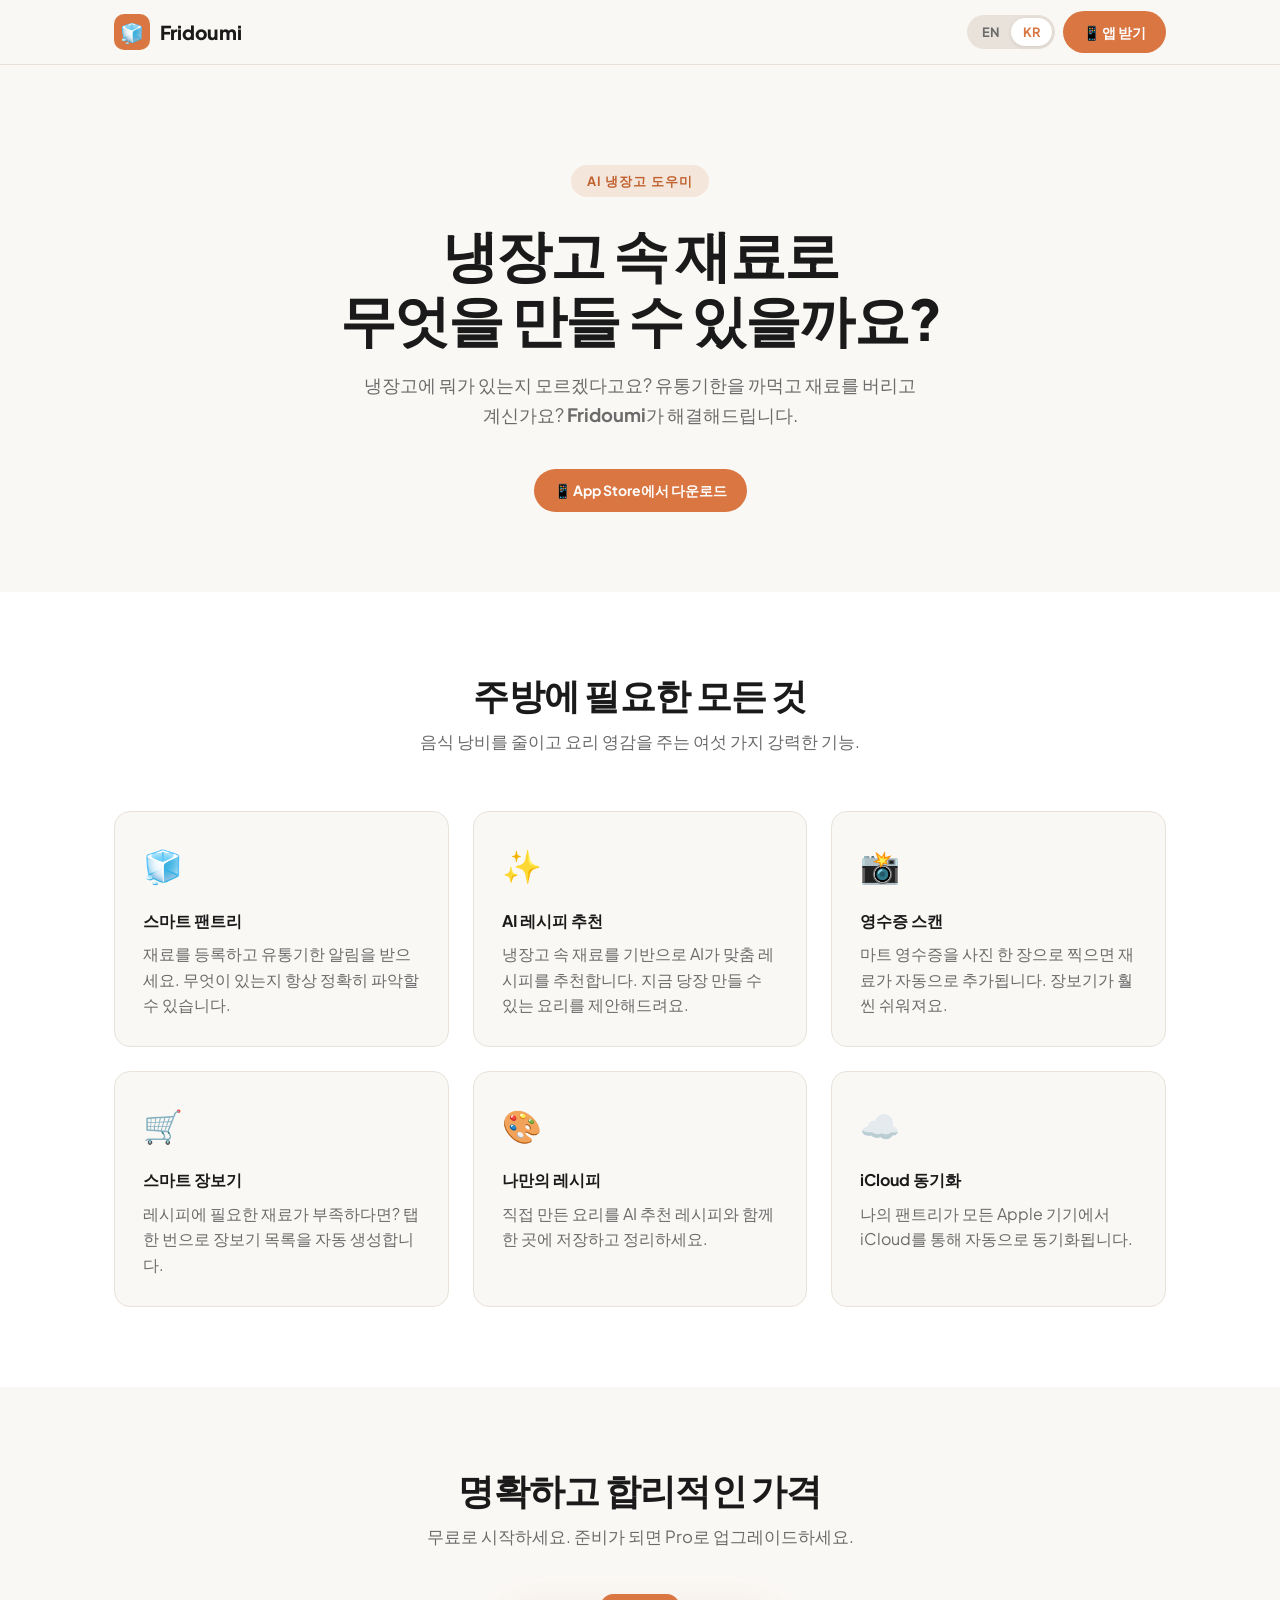
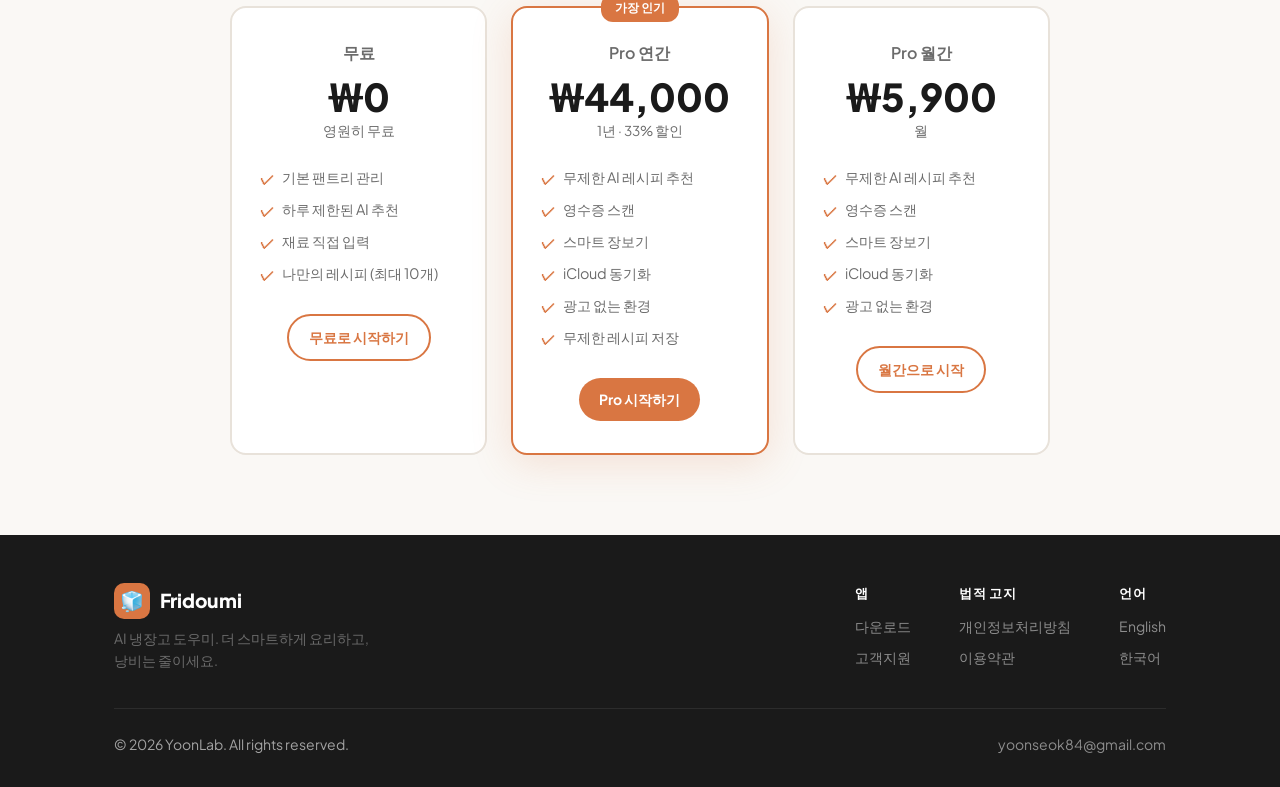
==== ko/index.html @ 6e9c06ea "Initial commit Co-Authored-By: Claude Sonnet 4.6 <noreply@anthropic.com>" ====
<!DOCTYPE html>
<html lang="ko">
<head>
  <meta charset="UTF-8" />
  <meta name="viewport" content="width=device-width, initial-scale=1.0" />
  <title>Fridoumi — 당신의 AI 냉장고 도우미</title>
  <meta name="description" content="냉장고 재료를 관리하고, AI 레시피를 추천받고, 음식 낭비를 줄이세요. iPhone에서 지금 사용해보세요." />
  <link rel="alternate" hreflang="en" href="https://fridoumi.app/" />
  <link rel="alternate" hreflang="ko" href="https://fridoumi.app/ko/" />
  <link rel="alternate" hreflang="x-default" href="https://fridoumi.app/" />
  <meta property="og:title" content="Fridoumi — 당신의 AI 냉장고 도우미" />
  <meta property="og:description" content="냉장고 재료로 만들 수 있는 레시피를 AI가 추천해드립니다." />
  <meta property="og:type" content="website" />
  <meta property="og:url" content="https://fridoumi.app/ko/" />
  <link rel="preconnect" href="https://fonts.googleapis.com" />
  <link rel="preconnect" href="https://fonts.gstatic.com" crossorigin />
  <link href="https://fonts.googleapis.com/css2?family=Plus+Jakarta+Sans:wght@400;600;700;800&display=swap" rel="stylesheet" />
  <link rel="stylesheet" href="../assets/css/style.css" />
</head>
<body>

<header class="site-header">
  <div class="container header-inner">
    <a href="/ko/" class="logo">
      <div class="logo-icon">🧊</div>
      <span>Fridoumi</span>
    </a>
    <nav class="header-nav">
      <div class="lang-switcher">
        <a href="/" data-lang="en">EN</a>
        <a href="/ko/" class="active" data-lang="ko">KR</a>
      </div>
      <a href="https://apps.apple.com" class="btn btn-primary" target="_blank" rel="noopener">📱 앱 받기</a>
    </nav>
  </div>
</header>

<section class="hero">
  <div class="container">
    <div class="hero-eyebrow">AI 냉장고 도우미</div>
    <h1>냉장고 속 재료로<br />무엇을 만들 수 있을까요?</h1>
    <p class="lead">
      냉장고에 뭐가 있는지 모르겠다고요? 유통기한을 까먹고 재료를 버리고 계신가요?
      <strong>Fridoumi</strong>가 해결해드립니다.
    </p>
    <div class="hero-cta">
      <a href="https://apps.apple.com" target="_blank" rel="noopener" aria-label="App Store에서 다운로드">
        <img
          src="../assets/images/app-store-badge-ko.svg"
          alt="App Store에서 다운로드"
          class="app-store-badge"
          onerror="this.style.display='none'; this.nextElementSibling.style.display='flex'"
        />
        <span class="btn btn-primary" style="display:none;">📱 App Store에서 다운로드</span>
      </a>
    </div>
  </div>
</section>

<section class="features">
  <div class="container">
    <div class="section-header">
      <h2>주방에 필요한 모든 것</h2>
      <p>음식 낭비를 줄이고 요리 영감을 주는 여섯 가지 강력한 기능.</p>
    </div>
    <div class="features-grid">
      <div class="feature-card">
        <div class="feature-icon">🧊</div>
        <h3>스마트 팬트리</h3>
        <p>재료를 등록하고 유통기한 알림을 받으세요. 무엇이 있는지 항상 정확히 파악할 수 있습니다.</p>
      </div>
      <div class="feature-card">
        <div class="feature-icon">✨</div>
        <h3>AI 레시피 추천</h3>
        <p>냉장고 속 재료를 기반으로 AI가 맞춤 레시피를 추천합니다. 지금 당장 만들 수 있는 요리를 제안해드려요.</p>
      </div>
      <div class="feature-card">
        <div class="feature-icon">📸</div>
        <h3>영수증 스캔</h3>
        <p>마트 영수증을 사진 한 장으로 찍으면 재료가 자동으로 추가됩니다. 장보기가 훨씬 쉬워져요.</p>
      </div>
      <div class="feature-card">
        <div class="feature-icon">🛒</div>
        <h3>스마트 장보기</h3>
        <p>레시피에 필요한 재료가 부족하다면? 탭 한 번으로 장보기 목록을 자동 생성합니다.</p>
      </div>
      <div class="feature-card">
        <div class="feature-icon">🎨</div>
        <h3>나만의 레시피</h3>
        <p>직접 만든 요리를 AI 추천 레시피와 함께 한 곳에 저장하고 정리하세요.</p>
      </div>
      <div class="feature-card">
        <div class="feature-icon">☁️</div>
        <h3>iCloud 동기화</h3>
        <p>나의 팬트리가 모든 Apple 기기에서 iCloud를 통해 자동으로 동기화됩니다.</p>
      </div>
    </div>
  </div>
</section>

<section>
  <div class="container">
    <div class="section-header">
      <h2>명확하고 합리적인 가격</h2>
      <p>무료로 시작하세요. 준비가 되면 Pro로 업그레이드하세요.</p>
    </div>
    <div class="pricing-grid">
      <div class="pricing-card">
        <h3>무료</h3>
        <div class="price">₩0</div>
        <div class="price-period">영원히 무료</div>
        <ul class="pricing-features">
          <li>기본 팬트리 관리</li>
          <li>하루 제한된 AI 추천</li>
          <li>재료 직접 입력</li>
          <li>나만의 레시피 (최대 10개)</li>
        </ul>
        <a href="https://apps.apple.com" class="btn btn-outline" target="_blank" rel="noopener">무료로 시작하기</a>
      </div>
      <div class="pricing-card featured">
        <div class="pricing-badge">가장 인기</div>
        <h3>Pro 연간</h3>
        <div class="price">₩44,000</div>
        <div class="price-period">1년 · 33% 할인</div>
        <ul class="pricing-features">
          <li>무제한 AI 레시피 추천</li>
          <li>영수증 스캔</li>
          <li>스마트 장보기</li>
          <li>iCloud 동기화</li>
          <li>광고 없는 환경</li>
          <li>무제한 레시피 저장</li>
        </ul>
        <a href="https://apps.apple.com" class="btn btn-primary" target="_blank" rel="noopener">Pro 시작하기</a>
      </div>
      <div class="pricing-card">
        <h3>Pro 월간</h3>
        <div class="price">₩5,900</div>
        <div class="price-period">월</div>
        <ul class="pricing-features">
          <li>무제한 AI 레시피 추천</li>
          <li>영수증 스캔</li>
          <li>스마트 장보기</li>
          <li>iCloud 동기화</li>
          <li>광고 없는 환경</li>
        </ul>
        <a href="https://apps.apple.com" class="btn btn-outline" target="_blank" rel="noopener">월간으로 시작</a>
      </div>
    </div>
  </div>
</section>

<footer class="site-footer">
  <div class="container footer-inner">
    <div class="footer-top">
      <div class="footer-brand">
        <a href="/ko/" class="logo">
          <div class="logo-icon">🧊</div>
          <span>Fridoumi</span>
        </a>
        <p>AI 냉장고 도우미. 더 스마트하게 요리하고, 낭비는 줄이세요.</p>
      </div>
      <div class="footer-links">
        <div class="footer-col">
          <h4>앱</h4>
          <a href="https://apps.apple.com" target="_blank" rel="noopener">다운로드</a>
          <a href="/ko/support">고객지원</a>
        </div>
        <div class="footer-col">
          <h4>법적 고지</h4>
          <a href="/ko/privacy">개인정보처리방침</a>
          <a href="/ko/terms">이용약관</a>
        </div>
        <div class="footer-col">
          <h4>언어</h4>
          <a href="/" onclick="localStorage.setItem('langChosen','en')">English</a>
          <a href="/ko/" onclick="localStorage.setItem('langChosen','ko')">한국어</a>
        </div>
      </div>
    </div>
    <div class="footer-bottom">
      <span>© 2026 YoonLab. All rights reserved.</span>
      <a href="mailto:yoonseok84@gmail.com" style="color: rgba(255,255,255,0.5);">yoonseok84@gmail.com</a>
    </div>
  </div>
</footer>

<script src="../assets/js/lang-switch.js"></script>
</body>
</html>
---- assets/css/style.css ----
/* ===========================
   Fridoumi — Global Styles
   =========================== */

:root {
  --orange: #D97642;
  --orange-dark: #c0622f;
  --orange-light: #f5e6dc;
  --bg: #FAF8F5;
  --bg-card: #FFFFFF;
  --text: #1a1a1a;
  --text-muted: #6b6b6b;
  --border: #e8e2da;
  --radius: 16px;
  --radius-sm: 8px;
  --shadow: 0 2px 20px rgba(0,0,0,0.07);
  --shadow-hover: 0 8px 40px rgba(217,118,66,0.18);
  --max-width: 1100px;
  --font: 'Plus Jakarta Sans', -apple-system, BlinkMacSystemFont, 'Segoe UI', sans-serif;
}

*, *::before, *::after { box-sizing: border-box; margin: 0; padding: 0; }

html { scroll-behavior: smooth; }

body {
  font-family: var(--font);
  background: var(--bg);
  color: var(--text);
  line-height: 1.6;
  font-size: 16px;
  -webkit-font-smoothing: antialiased;
}

img { max-width: 100%; display: block; }
a { color: var(--orange); text-decoration: none; }
a:hover { text-decoration: underline; }

/* ===========================
   Typography
   =========================== */

h1 { font-size: clamp(2rem, 5vw, 3.5rem); font-weight: 800; line-height: 1.15; letter-spacing: -0.03em; }
h2 { font-size: clamp(1.5rem, 3vw, 2.25rem); font-weight: 700; line-height: 1.25; letter-spacing: -0.02em; }
h3 { font-size: 1.1rem; font-weight: 700; }
p { color: var(--text-muted); }

/* ===========================
   Layout
   =========================== */

.container {
  max-width: var(--max-width);
  margin: 0 auto;
  padding: 0 24px;
}

section { padding: 80px 0; }

/* ===========================
   Header
   =========================== */

.site-header {
  position: sticky;
  top: 0;
  z-index: 100;
  background: rgba(250, 248, 245, 0.92);
  backdrop-filter: blur(12px);
  -webkit-backdrop-filter: blur(12px);
  border-bottom: 1px solid var(--border);
}

.header-inner {
  display: flex;
  align-items: center;
  justify-content: space-between;
  height: 64px;
  gap: 16px;
}

.logo {
  display: flex;
  align-items: center;
  gap: 10px;
  font-weight: 800;
  font-size: 1.2rem;
  color: var(--text);
  text-decoration: none;
}

.logo-icon {
  width: 36px;
  height: 36px;
  background: var(--orange);
  border-radius: 10px;
  display: flex;
  align-items: center;
  justify-content: center;
  font-size: 1.2rem;
}

.header-nav {
  display: flex;
  align-items: center;
  gap: 8px;
}

.lang-switcher {
  display: flex;
  align-items: center;
  background: var(--border);
  border-radius: 20px;
  padding: 3px;
  font-size: 0.8rem;
  font-weight: 700;
}

.lang-switcher a {
  padding: 4px 12px;
  border-radius: 18px;
  color: var(--text-muted);
  text-decoration: none;
  transition: all 0.2s;
}

.lang-switcher a.active {
  background: white;
  color: var(--orange);
  box-shadow: 0 1px 4px rgba(0,0,0,0.1);
}

.btn {
  display: inline-flex;
  align-items: center;
  gap: 8px;
  padding: 10px 20px;
  border-radius: 24px;
  font-weight: 700;
  font-size: 0.875rem;
  text-decoration: none;
  transition: all 0.2s;
  cursor: pointer;
  border: none;
}

.btn-primary {
  background: var(--orange);
  color: white;
}

.btn-primary:hover {
  background: var(--orange-dark);
  transform: translateY(-1px);
  box-shadow: var(--shadow-hover);
  text-decoration: none;
  color: white;
}

.btn-outline {
  background: transparent;
  color: var(--orange);
  border: 2px solid var(--orange);
}

.btn-outline:hover {
  background: var(--orange);
  color: white;
  text-decoration: none;
}

/* ===========================
   Hero
   =========================== */

.hero {
  padding: 100px 0 80px;
  text-align: center;
}

.hero-eyebrow {
  display: inline-block;
  background: var(--orange-light);
  color: var(--orange-dark);
  font-size: 0.8rem;
  font-weight: 700;
  letter-spacing: 0.08em;
  text-transform: uppercase;
  padding: 6px 16px;
  border-radius: 20px;
  margin-bottom: 24px;
}

.hero h1 {
  max-width: 720px;
  margin: 0 auto 20px;
}

.hero p.lead {
  font-size: 1.15rem;
  max-width: 560px;
  margin: 0 auto 40px;
  color: var(--text-muted);
}

.hero-cta {
  display: flex;
  align-items: center;
  justify-content: center;
  gap: 16px;
  flex-wrap: wrap;
}

.app-store-badge {
  height: 52px;
  border-radius: 10px;
  transition: transform 0.2s;
}

.app-store-badge:hover { transform: scale(1.04); }

/* ===========================
   Features
   =========================== */

.features { background: white; }

.section-header {
  text-align: center;
  margin-bottom: 56px;
}

.section-header p {
  margin-top: 12px;
  font-size: 1.05rem;
  max-width: 520px;
  margin-left: auto;
  margin-right: auto;
}

.features-grid {
  display: grid;
  grid-template-columns: repeat(auto-fit, minmax(280px, 1fr));
  gap: 24px;
}

.feature-card {
  background: var(--bg);
  border: 1px solid var(--border);
  border-radius: var(--radius);
  padding: 28px;
  transition: all 0.25s;
}

.feature-card:hover {
  border-color: var(--orange-light);
  box-shadow: var(--shadow-hover);
  transform: translateY(-3px);
}

.feature-icon {
  font-size: 2rem;
  margin-bottom: 16px;
}

.feature-card h3 {
  margin-bottom: 8px;
  font-size: 1rem;
}

/* ===========================
   Pricing
   =========================== */

.pricing-grid {
  display: grid;
  grid-template-columns: repeat(auto-fit, minmax(240px, 1fr));
  gap: 24px;
  max-width: 820px;
  margin: 0 auto;
}

.pricing-card {
  background: var(--bg-card);
  border: 2px solid var(--border);
  border-radius: var(--radius);
  padding: 32px 28px;
  text-align: center;
  position: relative;
  transition: all 0.25s;
}

.pricing-card.featured {
  border-color: var(--orange);
  box-shadow: var(--shadow-hover);
}

.pricing-badge {
  position: absolute;
  top: -14px;
  left: 50%;
  transform: translateX(-50%);
  background: var(--orange);
  color: white;
  font-size: 0.75rem;
  font-weight: 700;
  padding: 4px 14px;
  border-radius: 12px;
  white-space: nowrap;
}

.pricing-card h3 {
  font-size: 1rem;
  color: var(--text-muted);
  margin-bottom: 12px;
  font-weight: 600;
}

.price {
  font-size: 2.4rem;
  font-weight: 800;
  color: var(--text);
  line-height: 1;
  margin-bottom: 4px;
}

.price-period {
  font-size: 0.85rem;
  color: var(--text-muted);
  margin-bottom: 24px;
}

.pricing-features {
  list-style: none;
  text-align: left;
  margin-bottom: 28px;
  display: flex;
  flex-direction: column;
  gap: 8px;
}

.pricing-features li {
  font-size: 0.9rem;
  color: var(--text-muted);
  display: flex;
  align-items: flex-start;
  gap: 8px;
}

.pricing-features li::before {
  content: "✓";
  color: var(--orange);
  font-weight: 700;
  flex-shrink: 0;
  margin-top: 1px;
}

/* ===========================
   FAQ / Support
   =========================== */

.faq-list {
  max-width: 720px;
  margin: 0 auto;
  display: flex;
  flex-direction: column;
  gap: 4px;
}

.faq-item {
  border: 1px solid var(--border);
  border-radius: var(--radius-sm);
  overflow: hidden;
  background: white;
}

.faq-question {
  width: 100%;
  background: none;
  border: none;
  padding: 20px 24px;
  text-align: left;
  font-family: var(--font);
  font-size: 0.95rem;
  font-weight: 700;
  color: var(--text);
  cursor: pointer;
  display: flex;
  justify-content: space-between;
  align-items: center;
  gap: 16px;
  transition: background 0.15s;
}

.faq-question:hover { background: var(--bg); }

.faq-icon {
  font-size: 1.2rem;
  color: var(--orange);
  flex-shrink: 0;
  transition: transform 0.2s;
  font-style: normal;
}

.faq-item.open .faq-icon { transform: rotate(45deg); }

.faq-answer {
  display: none;
  padding: 0 24px 20px;
  font-size: 0.93rem;
  color: var(--text-muted);
  line-height: 1.7;
}

.faq-item.open .faq-answer { display: block; }

/* ===========================
   Contact Box
   =========================== */

.contact-box {
  background: var(--orange-light);
  border: 1px solid rgba(217, 118, 66, 0.2);
  border-radius: var(--radius);
  padding: 40px;
  text-align: center;
  max-width: 560px;
  margin: 48px auto 0;
}

.contact-box h3 {
  margin-bottom: 8px;
  font-size: 1.15rem;
}

.contact-box p { margin-bottom: 20px; }

.contact-email {
  font-size: 1rem;
  font-weight: 700;
  color: var(--orange-dark);
  word-break: break-all;
}

/* ===========================
   Policy Pages
   =========================== */

.policy-content {
  max-width: 720px;
  margin: 0 auto;
}

.policy-content h1 {
  font-size: clamp(1.8rem, 4vw, 2.5rem);
  margin-bottom: 8px;
}

.policy-meta {
  color: var(--text-muted);
  font-size: 0.9rem;
  margin-bottom: 48px;
  padding-bottom: 32px;
  border-bottom: 1px solid var(--border);
}

.policy-section {
  margin-bottom: 48px;
}

.policy-section h2 {
  font-size: 1.2rem;
  margin-bottom: 16px;
  color: var(--text);
}

.policy-section h3 {
  font-size: 1rem;
  font-weight: 700;
  margin: 20px 0 8px;
  color: var(--text);
}

.policy-section p,
.policy-section li {
  color: var(--text-muted);
  margin-bottom: 8px;
  line-height: 1.75;
  font-size: 0.95rem;
}

.policy-section ul {
  padding-left: 20px;
  margin: 8px 0;
}

.policy-section li { margin-bottom: 6px; }

.no-collect-list {
  list-style: none;
  padding: 0;
  background: #fff5f0;
  border-radius: var(--radius-sm);
  padding: 16px 20px;
  margin: 8px 0;
}

.no-collect-list li { color: var(--text-muted); }
.no-collect-list li::before { content: none; }

/* ===========================
   Page Hero (inner pages)
   =========================== */

.page-hero {
  padding: 72px 0 56px;
  text-align: center;
}

.page-hero h1 {
  font-size: clamp(1.8rem, 4vw, 2.8rem);
  margin-bottom: 16px;
}

.page-hero p {
  font-size: 1.05rem;
  max-width: 480px;
  margin: 0 auto;
}

/* ===========================
   Footer
   =========================== */

.site-footer {
  background: var(--text);
  color: rgba(255,255,255,0.6);
  padding: 48px 0 32px;
  font-size: 0.875rem;
}

.footer-inner {
  display: flex;
  flex-direction: column;
  gap: 32px;
}

.footer-top {
  display: flex;
  justify-content: space-between;
  align-items: flex-start;
  flex-wrap: wrap;
  gap: 32px;
}

.footer-brand .logo {
  color: white;
  margin-bottom: 8px;
}

.footer-brand p { max-width: 260px; }

.footer-links {
  display: flex;
  gap: 48px;
  flex-wrap: wrap;
}

.footer-col h4 {
  color: white;
  font-size: 0.8rem;
  font-weight: 700;
  letter-spacing: 0.06em;
  text-transform: uppercase;
  margin-bottom: 12px;
}

.footer-col a {
  display: block;
  color: rgba(255,255,255,0.5);
  text-decoration: none;
  margin-bottom: 8px;
  transition: color 0.15s;
}

.footer-col a:hover { color: white; text-decoration: none; }

.footer-bottom {
  padding-top: 24px;
  border-top: 1px solid rgba(255,255,255,0.08);
  display: flex;
  justify-content: space-between;
  align-items: center;
  flex-wrap: wrap;
  gap: 12px;
}

/* ===========================
   Responsive
   =========================== */

@media (max-width: 640px) {
  section { padding: 56px 0; }
  .hero { padding: 64px 0 56px; }
  .page-hero { padding: 48px 0 40px; }

  .header-inner { height: 56px; }
  .logo span { display: none; }

  .footer-top { flex-direction: column; }
  .footer-links { gap: 32px; }
  .footer-bottom { flex-direction: column; text-align: center; }

  .contact-box { padding: 28px 20px; }
  .pricing-card { padding: 28px 20px; }
  .feature-card { padding: 22px; }
}
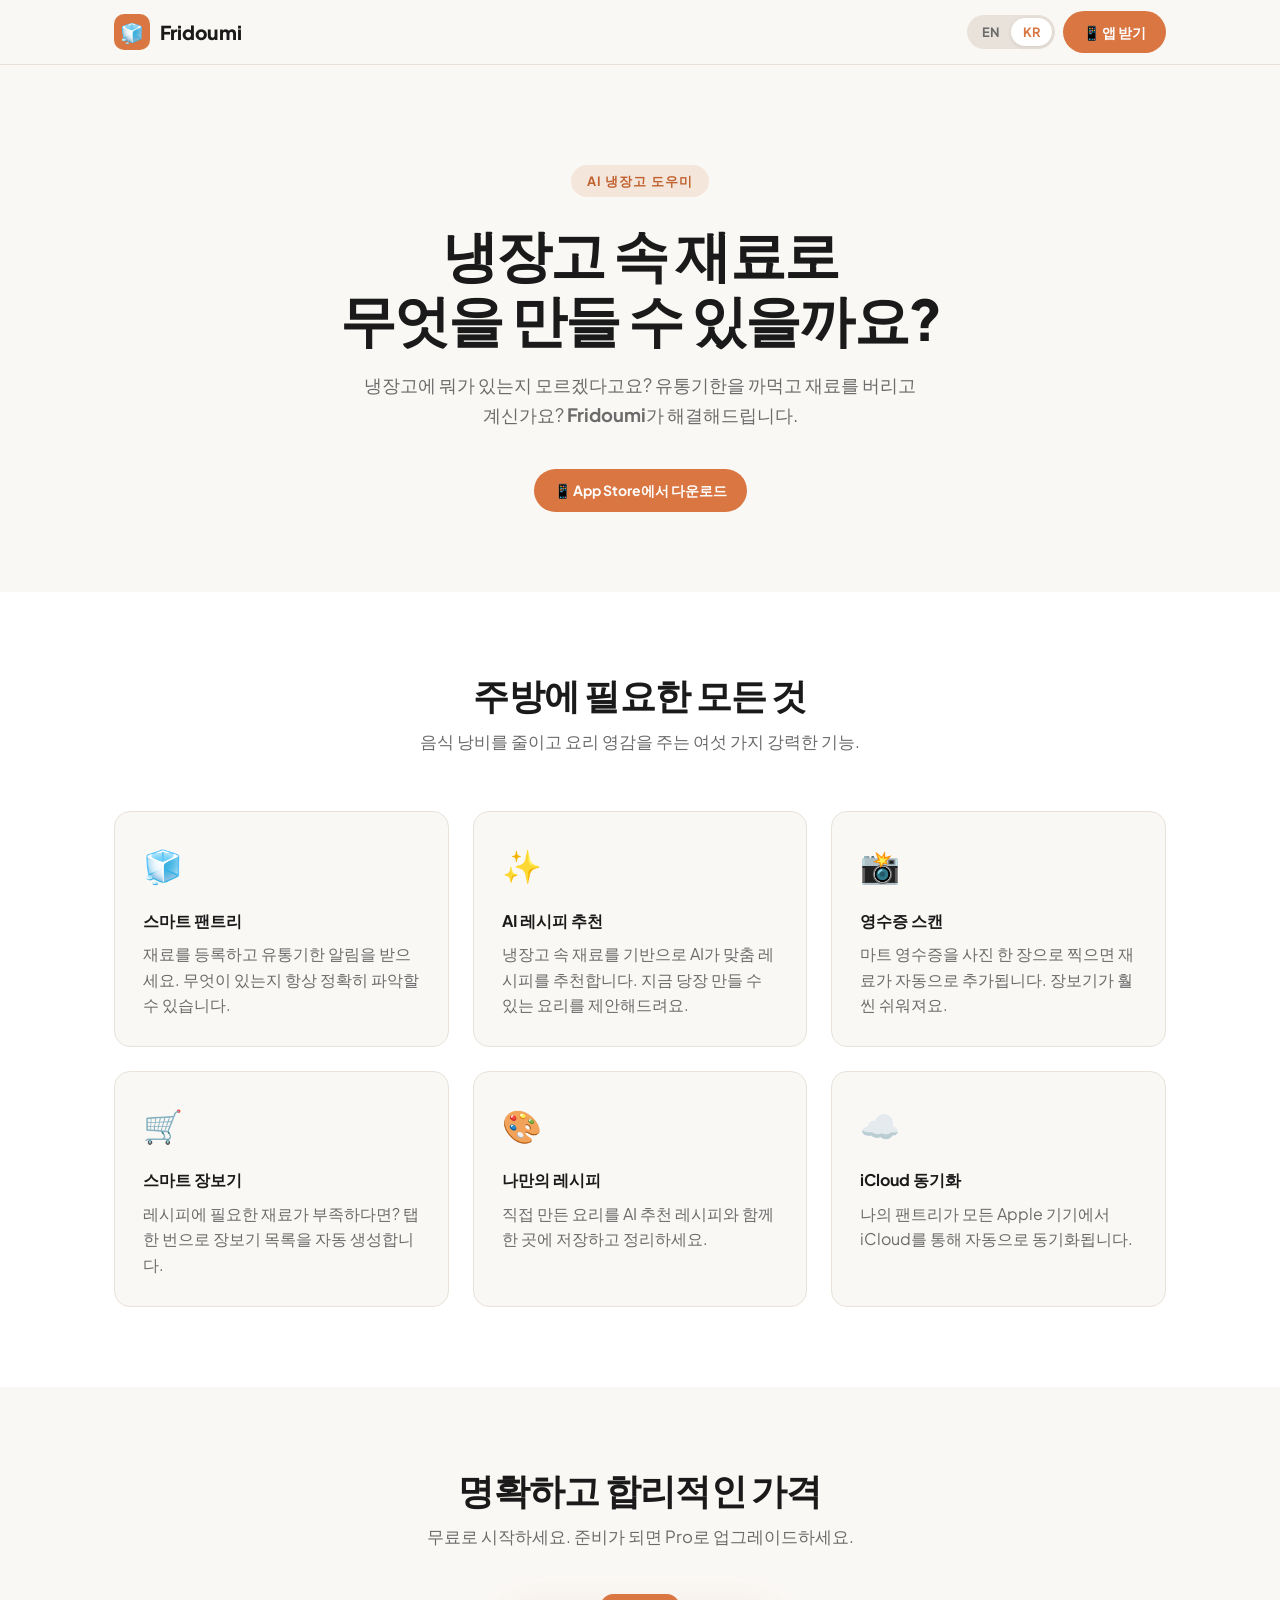
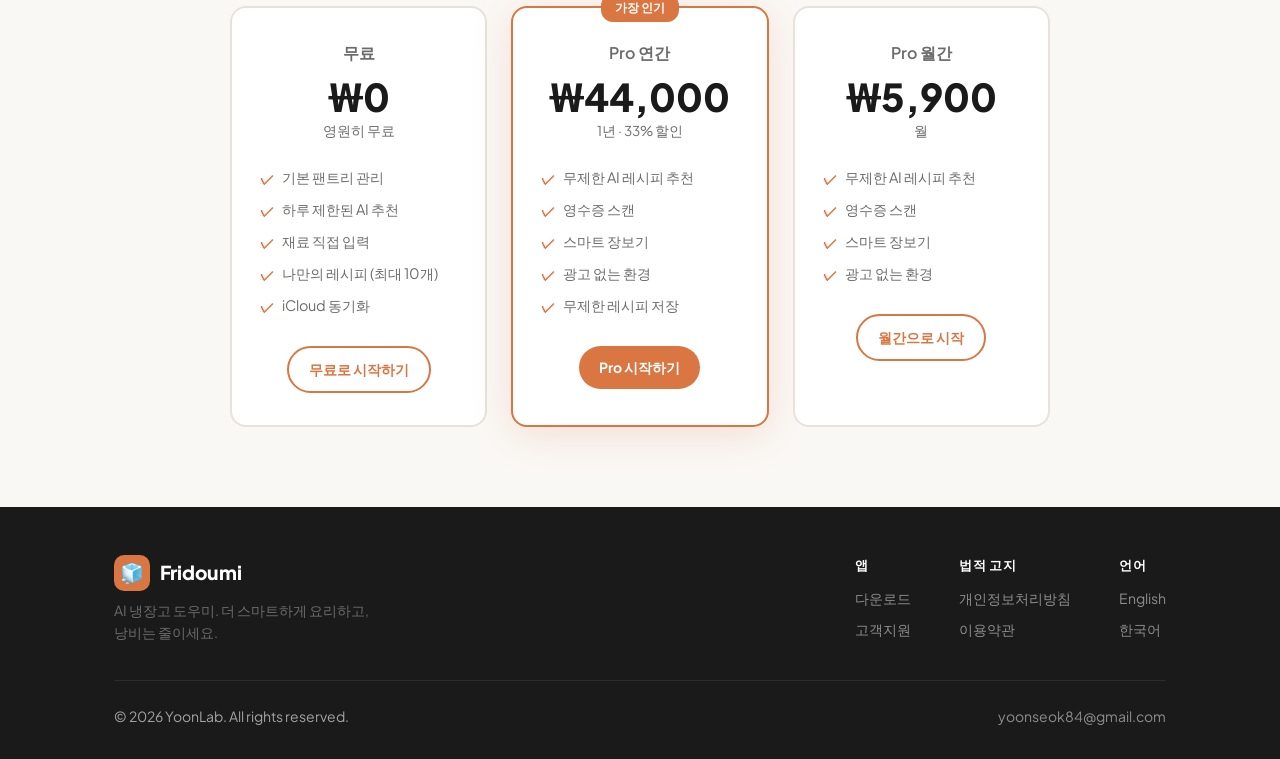
==== commit d225c624: "Update iCloud sync to be available for all users for free - Add iCloud Sync to Free tier in pricing " ====
--- a/ko/index.html
+++ b/ko/index.html
@@ -21,14 +21,14 @@
 
 <header class="site-header">
   <div class="container header-inner">
-    <a href="/ko/" class="logo">
+    <a href="./" class="logo">
       <div class="logo-icon">🧊</div>
       <span>Fridoumi</span>
     </a>
     <nav class="header-nav">
       <div class="lang-switcher">
-        <a href="/" data-lang="en">EN</a>
-        <a href="/ko/" class="active" data-lang="ko">KR</a>
+        <a href="../" data-lang="en">EN</a>
+        <a href="./" class="active" data-lang="ko">KR</a>
       </div>
       <a href="https://apps.apple.com" class="btn btn-primary" target="_blank" rel="noopener">📱 앱 받기</a>
     </nav>
@@ -114,6 +114,7 @@
           <li>하루 제한된 AI 추천</li>
           <li>재료 직접 입력</li>
           <li>나만의 레시피 (최대 10개)</li>
+          <li>iCloud 동기화</li>
         </ul>
         <a href="https://apps.apple.com" class="btn btn-outline" target="_blank" rel="noopener">무료로 시작하기</a>
       </div>
@@ -126,7 +127,6 @@
           <li>무제한 AI 레시피 추천</li>
           <li>영수증 스캔</li>
           <li>스마트 장보기</li>
-          <li>iCloud 동기화</li>
           <li>광고 없는 환경</li>
           <li>무제한 레시피 저장</li>
         </ul>
@@ -140,7 +140,6 @@
           <li>무제한 AI 레시피 추천</li>
           <li>영수증 스캔</li>
           <li>스마트 장보기</li>
-          <li>iCloud 동기화</li>
           <li>광고 없는 환경</li>
         </ul>
         <a href="https://apps.apple.com" class="btn btn-outline" target="_blank" rel="noopener">월간으로 시작</a>
@@ -153,7 +152,7 @@
   <div class="container footer-inner">
     <div class="footer-top">
       <div class="footer-brand">
-        <a href="/ko/" class="logo">
+        <a href="./" class="logo">
           <div class="logo-icon">🧊</div>
           <span>Fridoumi</span>
         </a>
@@ -163,17 +162,17 @@
         <div class="footer-col">
           <h4>앱</h4>
           <a href="https://apps.apple.com" target="_blank" rel="noopener">다운로드</a>
-          <a href="/ko/support">고객지원</a>
+          <a href="./support.html">고객지원</a>
         </div>
         <div class="footer-col">
           <h4>법적 고지</h4>
-          <a href="/ko/privacy">개인정보처리방침</a>
-          <a href="/ko/terms">이용약관</a>
+          <a href="./privacy.html">개인정보처리방침</a>
+          <a href="./terms.html">이용약관</a>
         </div>
         <div class="footer-col">
           <h4>언어</h4>
-          <a href="/" onclick="localStorage.setItem('langChosen','en')">English</a>
-          <a href="/ko/" onclick="localStorage.setItem('langChosen','ko')">한국어</a>
+          <a href="../" onclick="localStorage.setItem('langChosen','en')">English</a>
+          <a href="./" onclick="localStorage.setItem('langChosen','ko')">한국어</a>
         </div>
       </div>
     </div>
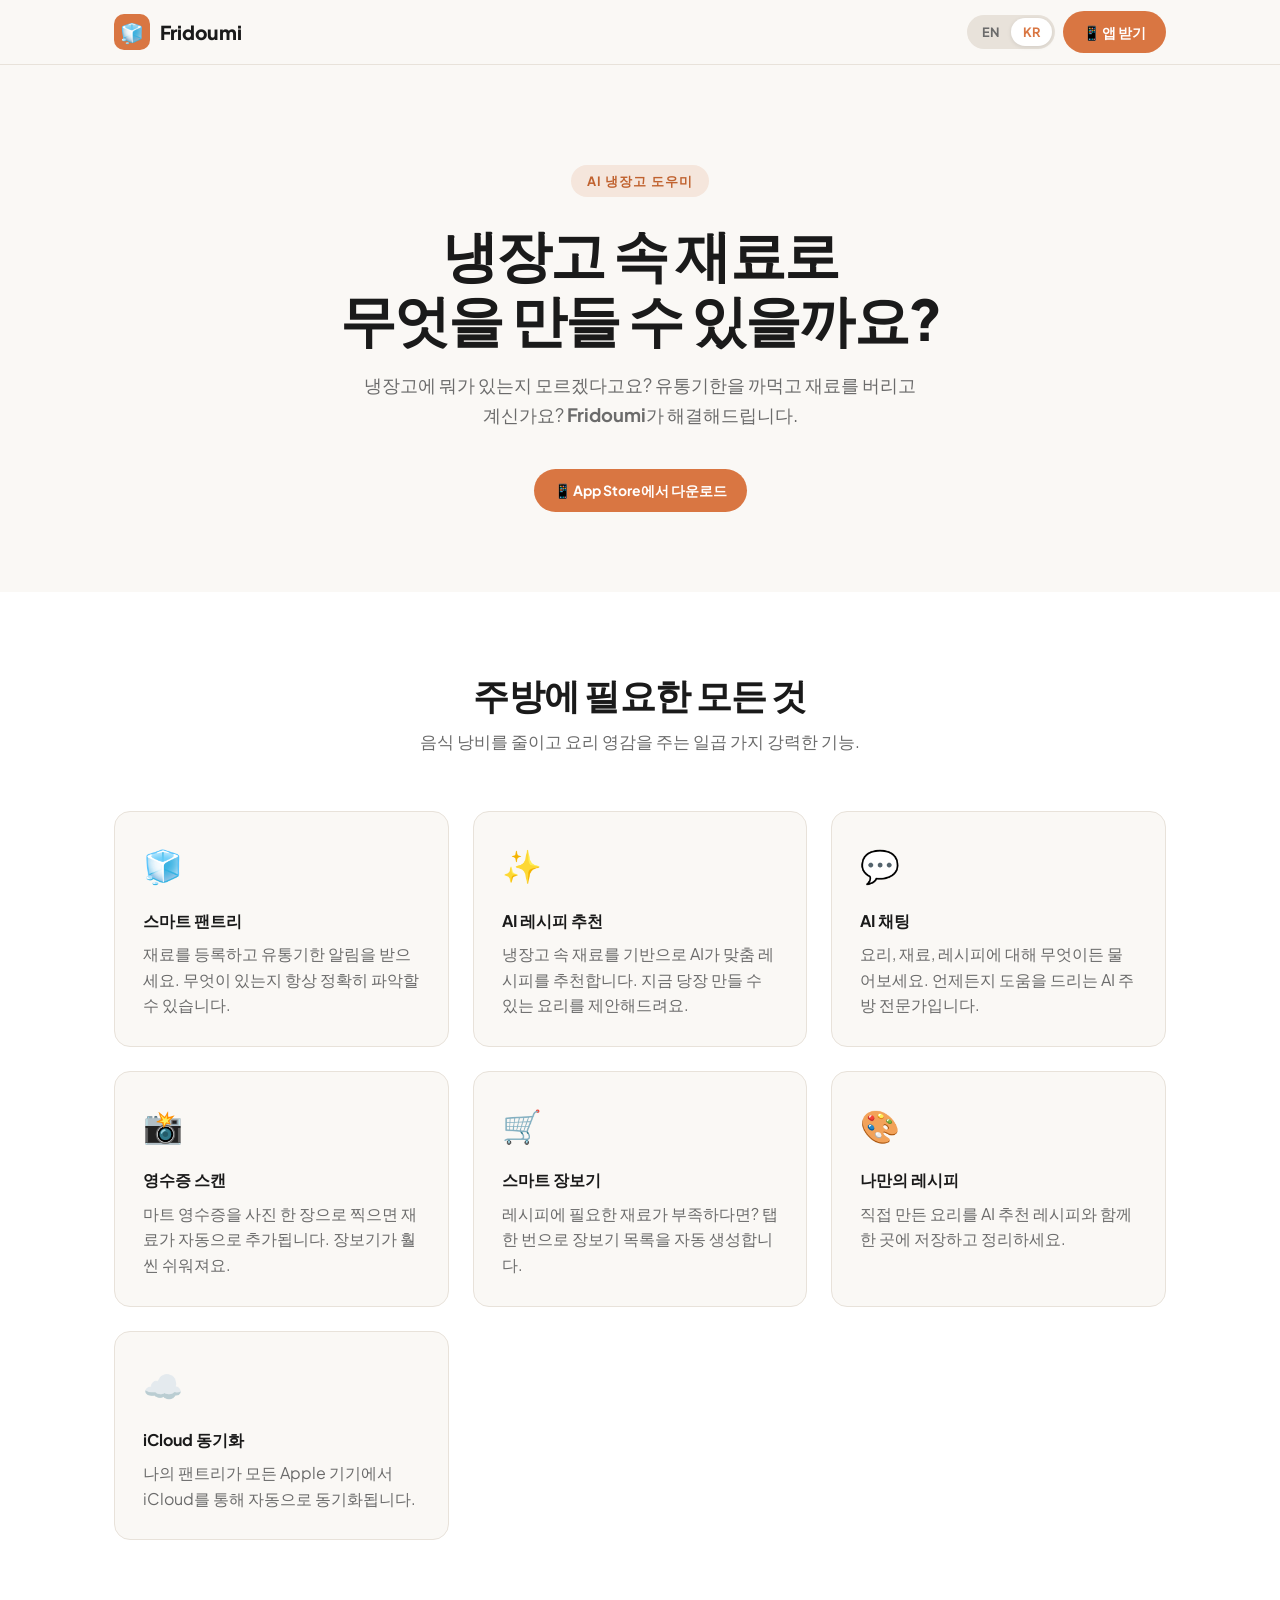
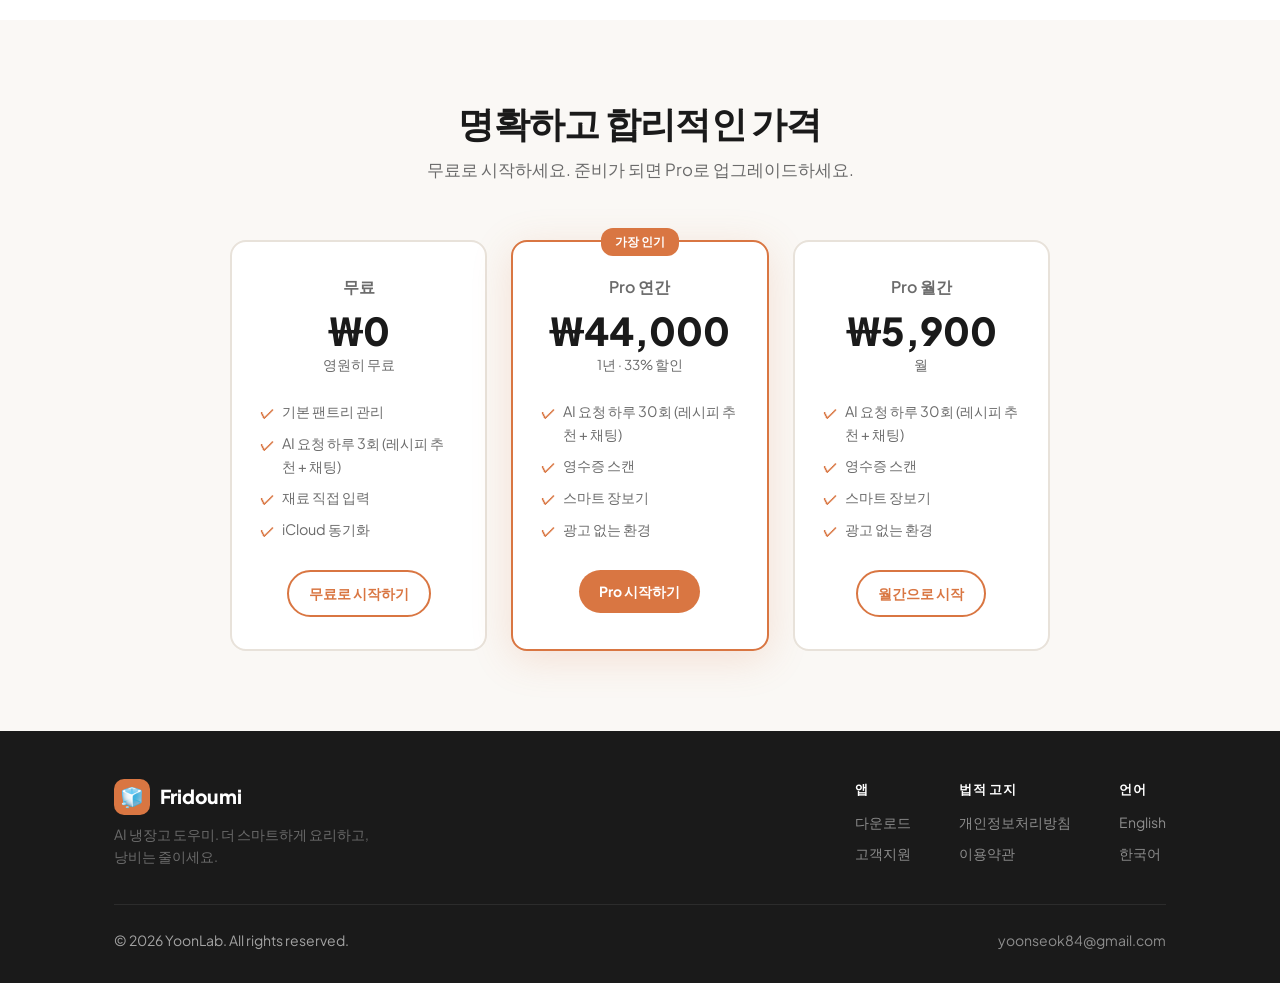
==== commit 12eec400: "Add AI Chat feature and update pricing limits (3/day free, 30/day pro) Co-Authored-By: Claude Sonnet" ====
--- a/ko/index.html
+++ b/ko/index.html
@@ -61,7 +61,7 @@
   <div class="container">
     <div class="section-header">
       <h2>주방에 필요한 모든 것</h2>
-      <p>음식 낭비를 줄이고 요리 영감을 주는 여섯 가지 강력한 기능.</p>
+      <p>음식 낭비를 줄이고 요리 영감을 주는 일곱 가지 강력한 기능.</p>
     </div>
     <div class="features-grid">
       <div class="feature-card">
@@ -73,6 +73,11 @@
         <div class="feature-icon">✨</div>
         <h3>AI 레시피 추천</h3>
         <p>냉장고 속 재료를 기반으로 AI가 맞춤 레시피를 추천합니다. 지금 당장 만들 수 있는 요리를 제안해드려요.</p>
+      </div>
+      <div class="feature-card">
+        <div class="feature-icon">💬</div>
+        <h3>AI 채팅</h3>
+        <p>요리, 재료, 레시피에 대해 무엇이든 물어보세요. 언제든지 도움을 드리는 AI 주방 전문가입니다.</p>
       </div>
       <div class="feature-card">
         <div class="feature-icon">📸</div>
@@ -111,9 +116,8 @@
         <div class="price-period">영원히 무료</div>
         <ul class="pricing-features">
           <li>기본 팬트리 관리</li>
-          <li>하루 제한된 AI 추천</li>
+          <li>AI 요청 하루 3회 (레시피 추천 + 채팅)</li>
           <li>재료 직접 입력</li>
-          <li>나만의 레시피 (최대 10개)</li>
           <li>iCloud 동기화</li>
         </ul>
         <a href="https://apps.apple.com" class="btn btn-outline" target="_blank" rel="noopener">무료로 시작하기</a>
@@ -124,11 +128,10 @@
         <div class="price">₩44,000</div>
         <div class="price-period">1년 · 33% 할인</div>
         <ul class="pricing-features">
-          <li>무제한 AI 레시피 추천</li>
+          <li>AI 요청 하루 30회 (레시피 추천 + 채팅)</li>
           <li>영수증 스캔</li>
           <li>스마트 장보기</li>
           <li>광고 없는 환경</li>
-          <li>무제한 레시피 저장</li>
         </ul>
         <a href="https://apps.apple.com" class="btn btn-primary" target="_blank" rel="noopener">Pro 시작하기</a>
       </div>
@@ -137,7 +140,7 @@
         <div class="price">₩5,900</div>
         <div class="price-period">월</div>
         <ul class="pricing-features">
-          <li>무제한 AI 레시피 추천</li>
+          <li>AI 요청 하루 30회 (레시피 추천 + 채팅)</li>
           <li>영수증 스캔</li>
           <li>스마트 장보기</li>
           <li>광고 없는 환경</li>
